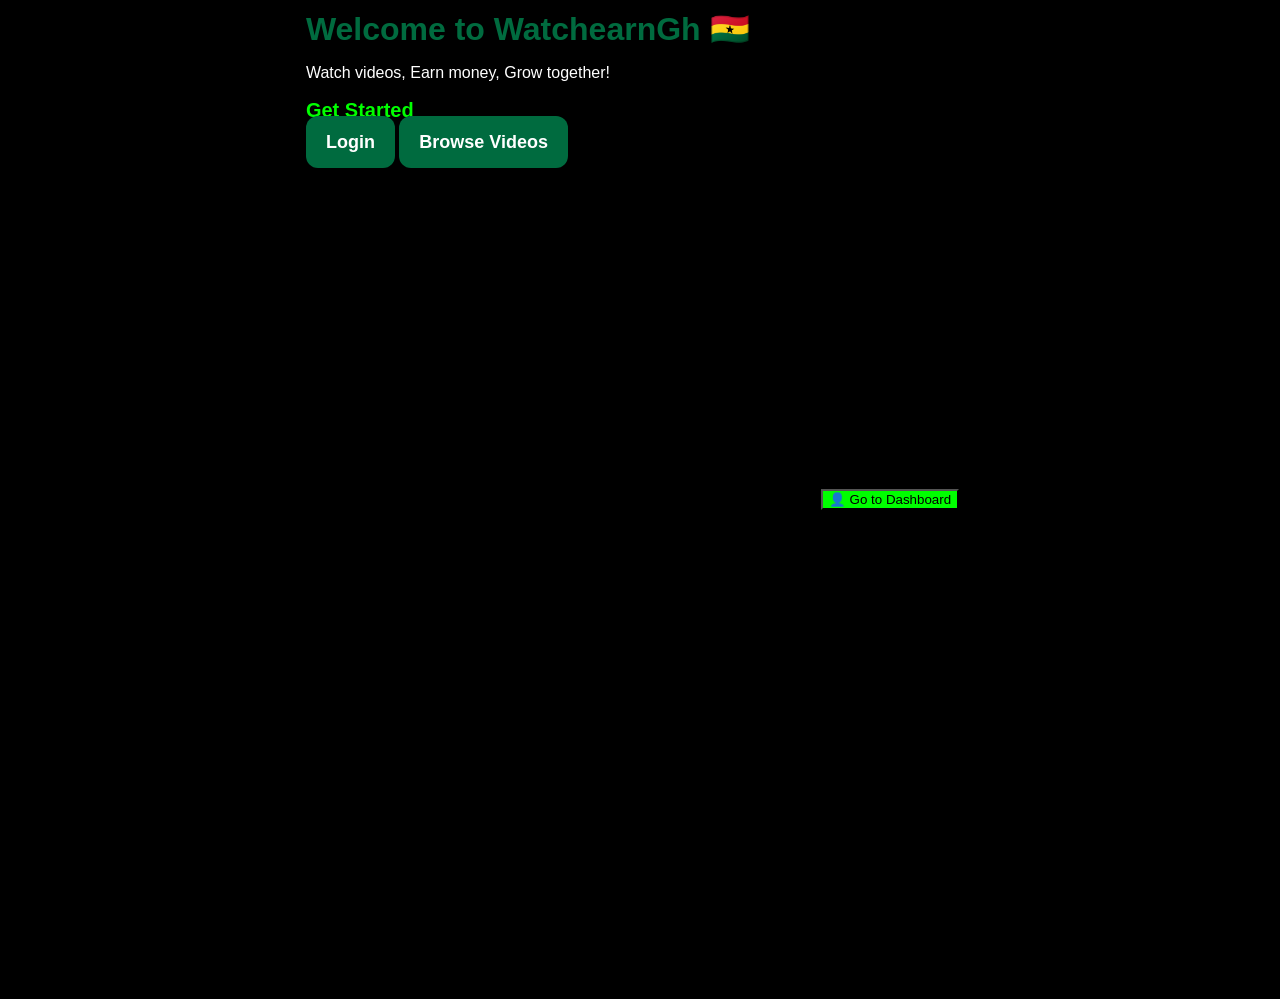
==== index.html @ 0b4c0f66 "Update index.html" ====
<!DOCTYPE html>
<html>
<head>
    <title>WatchearnGh 🇬🇭</title>
    <link rel="stylesheet" href="style.css">
</head>
<body>
    <!-- HIDDEN MUSIC -->
    <audio autoplay loop hidden>
        <source src="background.mp3" type="audio/mpeg">
    </audio>

    <div class="container">
        <h1>Welcome to WatchearnGh 🇬🇭</h1>
        <p>Watch videos, Earn money, Grow together!</p>

        <div class="box">
            <h2>Get Started</h2>
            <a href="login.html" class="btn">Login</a>
            <a href="videos.html" class="btn">Browse Videos</a>
        </div>
    </div>
</body>
</html>
<div class="content">
  <a href="dashboard.html"><button>👤 Go to Dashboard</button></a>
</div>
---- style.css ----
/* ===== FULL STYLE FOR WATCHEARNGH ===== */

/* 1. MAKE IT COVER FULL SCREEN */
body {
  margin: 0;
  padding: 20px 10px;
  display: flex;
  justify-content: center;
  align-items: center;
  min-height: 100vh;
  background: #f0f4f1; /* CLEAN LIGHT GREENISH WHITE */
  font-family: Arial, sans-serif;
}

.container {
  width: 95%;          /* covers almost all screen */
  max-width: 500px;    /* but not too wide on PC */
}

.center-box {
  text-align: center;
}

/* 2. THE WHITE CARDS/BOXES */
.box {
  background: white;
  padding: 25px 20px;
  margin: 15px 0;
  border-radius: 20px;
  box-shadow: 0 8px 20px rgba(0,0,0,0.15);
}

h1 {
  color: #006B3F; /* GHANA GREEN */
  font-size: 32px;
  margin: 10px 0;
}

.subtitle {
  color: #555;
  margin-bottom: 20px;
  font-size: 14px;
}

h2 {
  color: #006B3F;
  font-size: 20px;
  margin-bottom: 10px;
}

/* 3. BUTTONS - BIG AND NICE */
.btn {
  background: #006B3F; /* GHANA GREEN */
  color: white;
  padding: 16px 20px;
  border: none;
  border-radius: 12px;
  width: 100%;
  font-size: 18px;
  font-weight: bold;
  cursor: pointer;
  margin-top: 10px;
  transition: 0.3s;
}

.btn:hover {
  background: #004d2e; /* darker green */
}

.btn-secondary {
  background: #FFD700; /* GHANA GOLD */
  color: black;
}

.btn-secondary:hover {
  background: #e6c200;
}

/* LINKS */
a {
  color: #006B3F;
  text-decoration: none;
  font-weight: bold;
}


/* ===== DARK MODE OPTION ===== 
   To use dark mode: change body background to #1a1a1a 
   and .box background to #2a2a2a and text to white
*/
/*
body {
  background: #1a1a1a;
}
.box { 
  background: #2a2a2a; 
  color: white; 
}
h1, h2 { color: #FFD700; }
.subtitle, p { color: #ccc; }
*/
/* NEW FULL SCREEN CODE - ADD THIS AT BOTTOM */
body {
  margin: 0 !important;
  padding: 0 !important;
  background: #000 !important;
  color: white !important;
}

.box {
  width: 100% !important;
  max-width: 100% !important;
  margin: 0 !important;
  padding: 0 !important;
  background: #000 !important;
  border-radius: 0 !important;
  box-shadow: none !important;
  min-height: 100vh !important;
}

video {
  width: 100% !important;
  height: auto !important;
  display: block !important;
  border-radius: 0 !important;
  margin: 0 !important;
}

.content {
  padding: 15px !important;
}

h2 {
  color: #00ff00 !important;
}

button {
  background: #00ff00 !important;
  color: #000 !important;
  width: 100% !important;
}
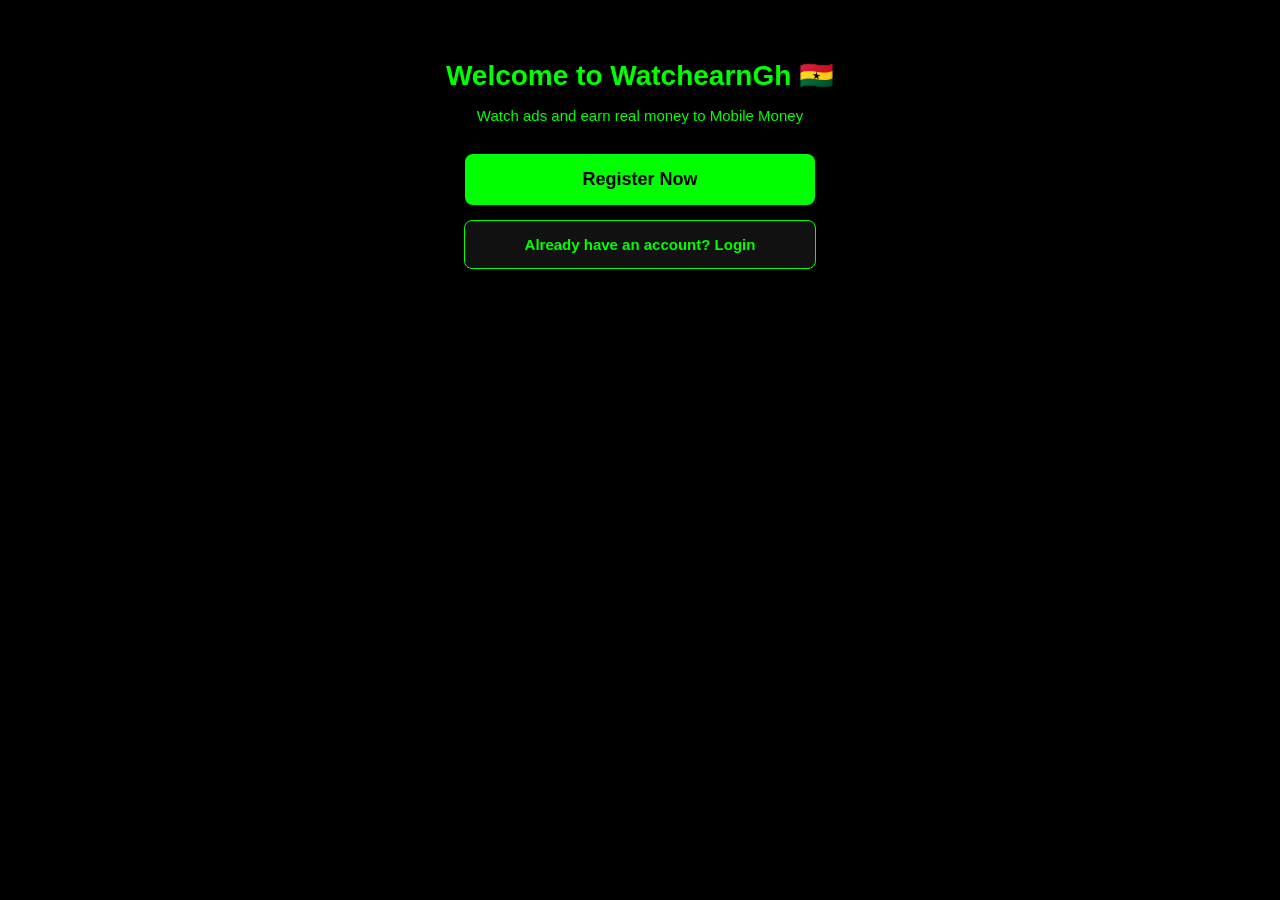
==== commit c563a831: "Update index.html" ====
--- a/index.html
+++ b/index.html
@@ -1,31 +1,26 @@
+
+<!DOCTYPE html>
+<html lang="en">
+<head>
+<meta charset="UTF-8">
+<meta name="viewport" content="width=device-width, initial-scale=1.0">
+<title>WatchearnGh - Earn Watching Ads</title>
+<style>
+  body {background:#000; color:#0f0; font-family:Arial; text-align:center; margin:0; padding:40px 20px;}
+  h1 {font-size:28px; margin-bottom:10px;}
+  p {font-size:15px; margin-bottom:30px;}
+  .btn {display:block; width:90%; max-width:320px; margin:15px auto; padding:15px; border-radius:8px; font-weight:bold; font-size:18px; text-decoration:none;}
+  .btn-register {background:#00ff00; color:#000;}
+  .btn-login {background:#111; color:#0f0; border:1px solid #0f0; font-size:15px;}
+</style>
+</head>
+<body>
+  <h1>Welcome to WatchearnGh 🇬🇭</h1>
+  <p>Watch ads and earn real money to Mobile Money</p>
+  
+  <a href="register.html" class="btn btn-register">Register Now</a>
+  <a href="login.html" class="btn btn-login">Already have an account? Login</a>
+</body>
+</html>
 
 
-<!DOCTYPE html>
-<html>
-<head>
-    <title>WatchearnGh 🇬🇭</title>
-    <link rel="stylesheet" href="style.css">
-</head>
-<body>
-    <!-- HIDDEN MUSIC -->
-    <audio autoplay loop hidden>
-        <source src="background.mp3" type="audio/mpeg">
-    </audio>
-
-    <div class="container">
-        <h1>Welcome to WatchearnGh 🇬🇭</h1>
-        <p>Watch videos, Earn money, Grow together!</p>
-
-        <div class="box">
-            <h2>Get Started</h2>
-            <a href="login.html" class="btn">Login</a>
-            <a href="videos.html" class="btn">Browse Videos</a>
-        </div>
-    </div>
-</body>
-</html>
-<div class="content">
-  <a href="dashboard.html"><button>👤 Go to Dashboard</button></a>
-</div>
-
-
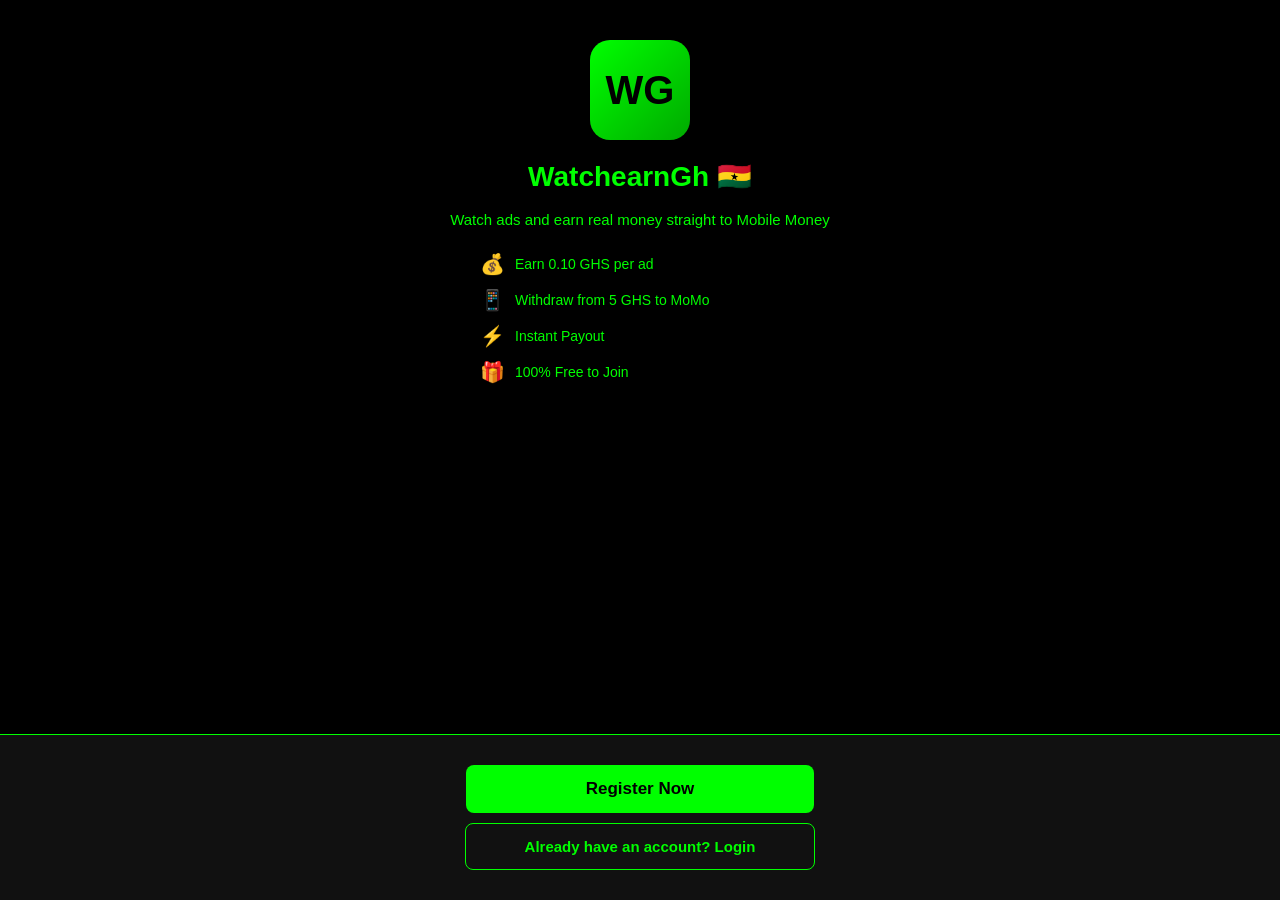
==== commit a9f639d5: "Update index.html" ====
--- a/index.html
+++ b/index.html
@@ -6,21 +6,43 @@
 <meta name="viewport" content="width=device-width, initial-scale=1.0">
 <title>WatchearnGh - Earn Watching Ads</title>
 <style>
-  body {background:#000; color:#0f0; font-family:Arial; text-align:center; margin:0; padding:40px 20px;}
+  body {background:#000; color:#0f0; font-family:Arial; text-align:center; margin:0; padding:0; display:flex; flex-direction:column; min-height:100vh;}
+  
+  .logo {width:100px; height:100px; margin:20px auto; background:linear-gradient(135deg,#00ff00,#00aa00); border-radius:20px; display:flex; align-items:center; justify-content:center; font-size:40px; font-weight:bold; color:#000;}
+  
+  .content {padding:20px; flex:1;}
   h1 {font-size:28px; margin-bottom:10px;}
-  p {font-size:15px; margin-bottom:30px;}
-  .btn {display:block; width:90%; max-width:320px; margin:15px auto; padding:15px; border-radius:8px; font-weight:bold; font-size:18px; text-decoration:none;}
+  p {font-size:15px; margin-bottom:20px; line-height:1.6;}
+  
+  .features {text-align:left; max-width:320px; margin:20px auto; font-size:14px;}
+  .feature {display:flex; align-items:center; margin:12px 0; gap:10px;}
+  .icon {font-size:20px;}
+  
+  .bottom-buttons {padding:20px; background:#111; border-top:1px solid #0f0;}
+  .btn {display:block; width:90%; max-width:320px; margin:10px auto; padding:14px; border-radius:8px; font-weight:bold; font-size:17px; text-decoration:none;}
   .btn-register {background:#00ff00; color:#000;}
-  .btn-login {background:#111; color:#0f0; border:1px solid #0f0; font-size:15px;}
+  .btn-login {background:transparent; color:#0f0; border:1px solid #0f0; font-size:15px;}
 </style>
 </head>
 <body>
-  <h1>Welcome to WatchearnGh 🇬🇭</h1>
-  <p>Watch ads and earn real money to Mobile Money</p>
+  <div class="content">
+    <div class="logo">WG</div>
+    <h1>WatchearnGh 🇬🇭</h1>
+    <p>Watch ads and earn real money straight to Mobile Money</p>
+    
+    <div class="features">
+      <div class="feature"><span class="icon">💰</span> Earn 0.10 GHS per ad</div>
+      <div class="feature"><span class="icon">📱</span> Withdraw from 5 GHS to MoMo</div>
+      <div class="feature"><span class="icon">⚡</span> Instant Payout</div>
+      <div class="feature"><span class="icon">🎁</span> 100% Free to Join</div>
+    </div>
+  </div>
   
-  <a href="register.html" class="btn btn-register">Register Now</a>
-  <a href="login.html" class="btn btn-login">Already have an account? Login</a>
+  <div class="bottom-buttons">
+    <a href="register.html" class="btn btn-register">Register Now</a>
+    <a href="login.html" class="btn btn-login">Already have an account? Login</a>
+  </div>
 </body>
-</html>
+</html> 
 
 
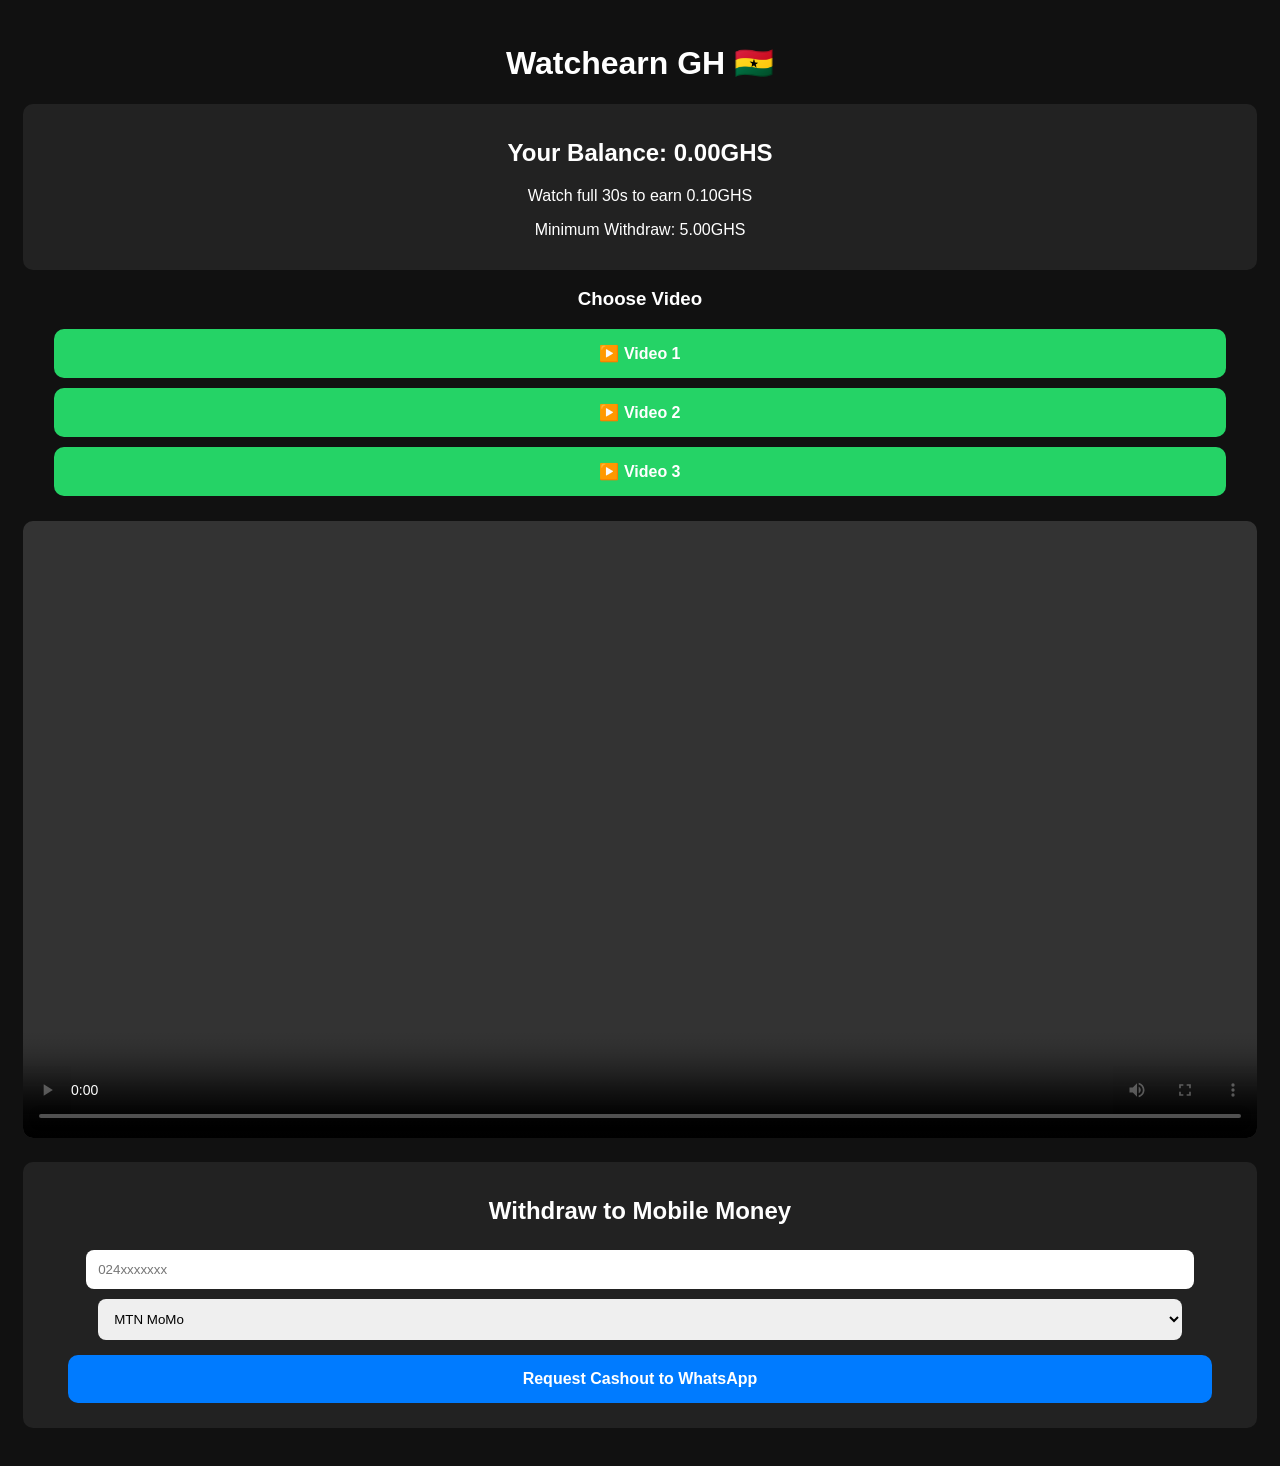
==== commit 20a14e9c: "Update index.html" ====
--- a/index.html
+++ b/index.html
@@ -1,48 +1,109 @@
 
 <!DOCTYPE html>
-<html lang="en">
+<html>
 <head>
-<meta charset="UTF-8">
-<meta name="viewport" content="width=device-width, initial-scale=1.0">
-<title>WatchearnGh - Earn Watching Ads</title>
-<style>
-  body {background:#000; color:#0f0; font-family:Arial; text-align:center; margin:0; padding:0; display:flex; flex-direction:column; min-height:100vh;}
+  <title>Watchearn GH - Watch & Earn</title>
+  <meta name="viewport" content="width=device-width, initial-scale=1.0">
   
-  .logo {width:100px; height:100px; margin:20px auto; background:linear-gradient(135deg,#00ff00,#00aa00); border-radius:20px; display:flex; align-items:center; justify-content:center; font-size:40px; font-weight:bold; color:#000;}
+  <!-- ADS CODE -->
+  <script src='https://adsgram.ai/js/adsgram.js'></script>
+  <script src='//monetag.com/js/p.js' data-zone='PUT_MONETAG_ID'></script>
   
-  .content {padding:20px; flex:1;}
-  h1 {font-size:28px; margin-bottom:10px;}
-  p {font-size:15px; margin-bottom:20px; line-height:1.6;}
-  
-  .features {text-align:left; max-width:320px; margin:20px auto; font-size:14px;}
-  .feature {display:flex; align-items:center; margin:12px 0; gap:10px;}
-  .icon {font-size:20px;}
-  
-  .bottom-buttons {padding:20px; background:#111; border-top:1px solid #0f0;}
-  .btn {display:block; width:90%; max-width:320px; margin:10px auto; padding:14px; border-radius:8px; font-weight:bold; font-size:17px; text-decoration:none;}
-  .btn-register {background:#00ff00; color:#000;}
-  .btn-login {background:transparent; color:#0f0; border:1px solid #0f0; font-size:15px;}
-</style>
+  <style>
+    body { font-family: Arial; background: #111; color: white; text-align: center; padding: 15px; }
+    .box { background: #222; padding: 15px; border-radius: 10px; margin: 15px 0; }
+    button { display:block; margin:10px auto; padding:15px; width:95%; background:#25D366; color:white; border:none; border-radius:10px; font-size:16px; font-weight:bold; }
+    button:disabled { background:gray; }
+    input, select { padding:12px; width:90%; margin:5px 0; border-radius:8px; border:none; }
+    video { width:100%; border-radius:10px; margin-top:15px; }
+    #timer { font-size:20px; color:yellow; }
+  </style>
 </head>
 <body>
-  <div class="content">
-    <div class="logo">WG</div>
-    <h1>WatchearnGh 🇬🇭</h1>
-    <p>Watch ads and earn real money straight to Mobile Money</p>
+  <h1>Watchearn GH 🇬🇭</h1>
+
+  <!-- BALANCE -->
+  <div class="box">
+    <h2>Your Balance: <span id="balance">0.00</span>GHS</h2>
+    <p>Watch full 30s to earn 0.10GHS</p>
+    <p>Minimum Withdraw: 5.00GHS</p>
+  </div>
+
+  <!-- PROPELLER AD -->
+  <div id="propeller-zone-PUT_PROPELLER_ID"></div>
+  <script async src="//ads.propellerads.com/ads.js"></script>
+
+  <!-- VIDEOS -->
+  <h3>Choose Video</h3>
+  <button onclick="startEarning('videos/video1.mp4')">▶️ Video 1</button>
+  <button onclick="startEarning('videos/video2.mp4')">▶️ Video 2</button>
+  <button onclick="startEarning('videos/video3.mp4')">▶️ Video 3</button>
+  <!-- Copy this for 100 videos -->
+
+  <video id="earnVideo" controls></video>
+  <p id="timer"></p>
+
+  <!-- WITHDRAW -->
+  <div class="box">
+    <h2>Withdraw to Mobile Money</h2>
+    <input type="text" id="momoNumber" placeholder="024xxxxxxx">
+    <select id="network">
+      <option>MTN MoMo</option>
+      <option>Telecel Cash</option>
+      <option>Vodafone Cash</option>
+    </select>
+    <button onclick="requestWithdrawal()" style="background:#007bff;">Request Cashout to WhatsApp</button>
+  </div>
+
+<script>
+let balance = parseFloat(localStorage.getItem('balance')) || 0;
+document.getElementById('balance').innerText = balance.toFixed(2);
+
+function startEarning(videoFile){
+  // SHOW AD FIRST
+  window.Adsgram.init({blockId: "PUT_ADSGRAM_ID"}).show().then(() => {
+    let vid = document.getElementById('earnVideo');
+    vid.src = videoFile;
+    vid.play();
     
-    <div class="features">
-      <div class="feature"><span class="icon">💰</span> Earn 0.10 GHS per ad</div>
-      <div class="feature"><span class="icon">📱</span> Withdraw from 5 GHS to MoMo</div>
-      <div class="feature"><span class="icon">⚡</span> Instant Payout</div>
-      <div class="feature"><span class="icon">🎁</span> 100% Free to Join</div>
-    </div>
-  </div>
+    let timeLeft = 30; // Must watch 30s
+    document.getElementById('timer').innerText = "Watch for " + timeLeft + "s";
+    
+    let countdown = setInterval(() => {
+      timeLeft--;
+      document.getElementById('timer').innerText = "Watch for " + timeLeft + "s";
+      if(timeLeft <= 0){
+        clearInterval(countdown);
+        balance += 0.10;
+        localStorage.setItem('balance', balance);
+        document.getElementById('balance').innerText = balance.toFixed(2);
+        document.getElementById('timer').innerText = "+0.10GHS Added!";
+      }
+    }, 1000);
+  });
+}
+
+function requestWithdrawal(){
+  let num = document.getElementById('momoNumber').value;
+  let net = document.getElementById('network').value;
+  let yourWhatsApp = "233500609622"; // <-- YOUR NUMBER IS HERE
   
-  <div class="bottom-buttons">
-    <a href="register.html" class="btn btn-register">Register Now</a>
-    <a href="login.html" class="btn btn-login">Already have an account? Login</a>
-  </div>
+  if(num.length < 10){ alert("Enter correct MoMo number"); return; }
+  if(balance < 5){ alert("Minimum 5.00GHS to withdraw"); return; }
+  
+  // OPEN WHATSAPP WITH MESSAGE
+  let message = `🔥 NEW WITHDRAWAL REQUEST 🔥%0A%0AAmount: ${balance.toFixed(2)}GHS%0AMoMo Number: ${num}%0ANetwork: ${net}%0ATime: ${new Date().toLocaleString()}`;
+  window.open(`https://wa.me/${yourWhatsApp}?text=${message}`, '_blank');
+  
+  alert("Request sent! I will send your money in 24hrs");
+  
+  balance = 0;
+  localStorage.setItem('balance', balance);
+  document.getElementById('balance').innerText = balance.toFixed(2);
+}
+</script>
 </body>
-</html> 
+</html>
 
 
+
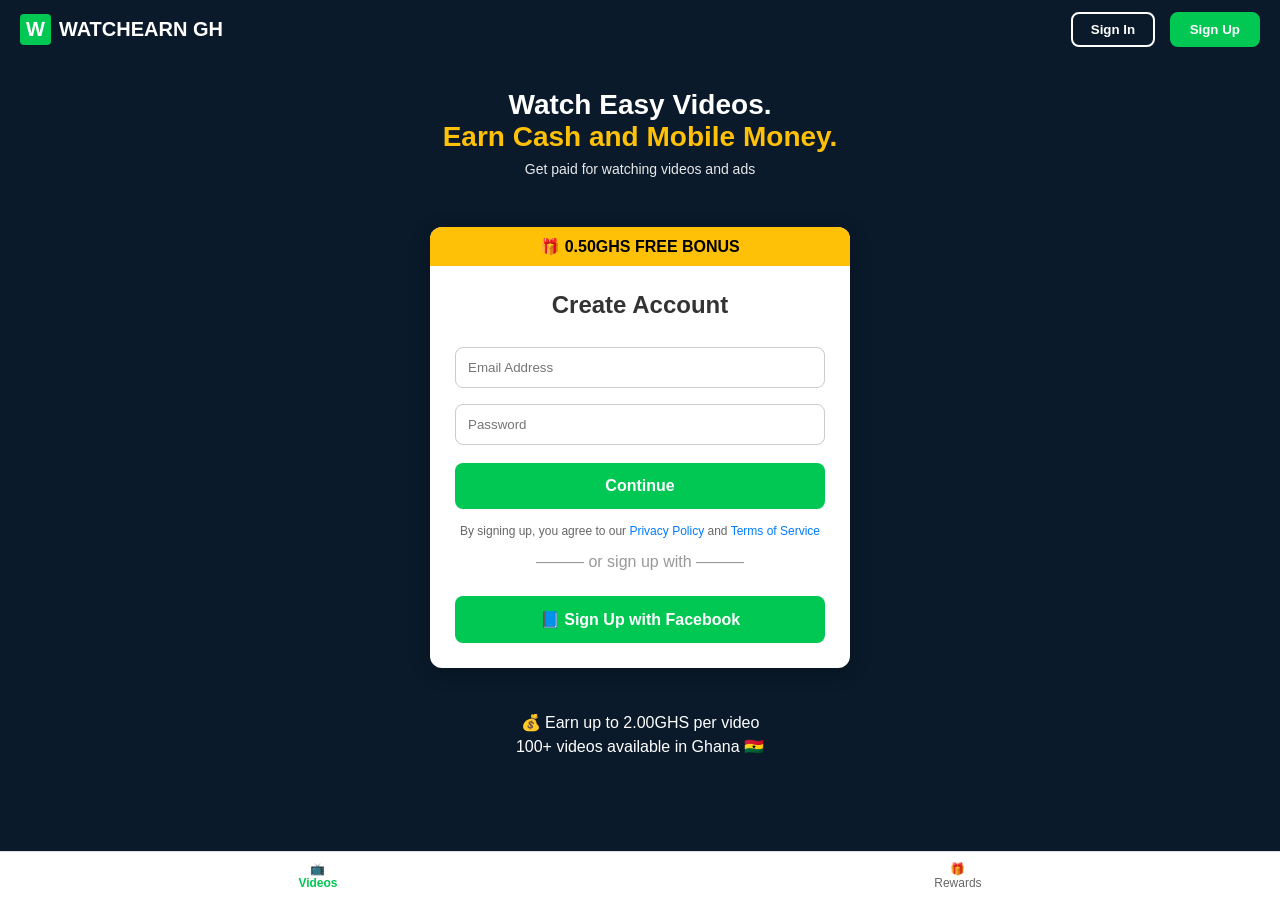
==== commit 4857c0c9: "Update index.html" ====
--- a/index.html
+++ b/index.html
@@ -1,8 +1,9 @@
+
 
 <!DOCTYPE html>
 <html>
 <head>
-  <title>Watchearn GH - Watch & Earn</title>
+  <title>Watchearn GH - Earn Cash & Gift Cards</title>
   <meta name="viewport" content="width=device-width, initial-scale=1.0">
   
   <!-- ADS CODE -->
@@ -10,65 +11,151 @@
   <script src='//monetag.com/js/p.js' data-zone='PUT_MONETAG_ID'></script>
   
   <style>
-    body { font-family: Arial; background: #111; color: white; text-align: center; padding: 15px; }
-    .box { background: #222; padding: 15px; border-radius: 10px; margin: 15px 0; }
-    button { display:block; margin:10px auto; padding:15px; width:95%; background:#25D366; color:white; border:none; border-radius:10px; font-size:16px; font-weight:bold; }
-    button:disabled { background:gray; }
-    input, select { padding:12px; width:90%; margin:5px 0; border-radius:8px; border:none; }
-    video { width:100%; border-radius:10px; margin-top:15px; }
-    #timer { font-size:20px; color:yellow; }
+    * { margin:0; padding:0; box-sizing:border-box; font-family: Arial, sans-serif; }
+    body { background:#0a1a2a; color:#333; }
+    
+    /* TOP NAV */
+    .navbar { background:#0a1a2a; padding:12px 20px; display:flex; justify-content:space-between; align-items:center; }
+    .logo { color:white; font-size:20px; font-weight:bold; display:flex; align-items:center; gap:8px; }
+    .logo span { background:#00c853; padding:4px 6px; border-radius:4px; }
+    .nav-btns button { padding:8px 18px; border-radius:8px; border:2px solid white; background:transparent; color:white; font-weight:bold; cursor:pointer; }
+    .nav-btns .signup { background:#00c853; border-color:#00c853; margin-left:10px; }
+    
+    /* HERO */
+    .hero { text-align:center; padding:30px 15px; color:white; }
+    .hero h1 { font-size:28px; }
+    .hero h1 span { color:#ffc107; }
+    .hero p { margin-top:8px; font-size:14px; opacity:0.9; }
+    
+    /* WHITE CARD */
+    .card { background:white; max-width:420px; margin:20px auto; border-radius:12px; padding:0; overflow:hidden; box-shadow:0 4px 20px rgba(0,0,0,0.3); }
+    .card-banner { background:#ffc107; color:#000; text-align:center; padding:10px; font-weight:bold; }
+    .card-body { padding:25px; }
+    .card-body h2 { text-align:center; margin-bottom:20px; }
+    .card-body input { width:100%; padding:12px; margin:8px 0; border:1px solid #ccc; border-radius:8px; }
+    .card-body button { width:100%; padding:14px; background:#00c853; color:white; border:none; border-radius:8px; font-size:16px; font-weight:bold; cursor:pointer; margin-top:10px; }
+    .terms { font-size:12px; text-align:center; margin:15px 0; color:#666; }
+    .terms a { color:#007bff; text-decoration:none; }
+    .divider { text-align:center; margin:15px 0; color:#999; }
+    .fb-btn { width:100%; padding:12px; background:#1877f2; color:white; border:none; border-radius:8px; font-weight:bold; cursor:pointer; }
+    
+    /* INFO SECTION */
+    .info { text-align:center; color:white; padding:20px; }
+    .info p { margin:5px 0; }
+    
+    /* DASHBOARD SECTION - HIDDEN AT FIRST */
+    #dashboard { display:none; padding:20px; max-width:500px; margin:auto; }
+    .balance-box { background:#222; color:white; padding:20px; border-radius:10px; text-align:center; margin-bottom:15px; }
+    .video-btn { width:100%; padding:15px; background:#00c853; color:white; border:none; border-radius:10px; font-size:16px; margin:8px 0; cursor:pointer; }
+    #earnVideo { width:100%; border-radius:10px; margin-top:10px; }
+    #timer { color:yellow; font-size:18px; text-align:center; }
+    
+    /* BOTTOM NAV */
+    .bottom-nav { position:fixed; bottom:0; width:100%; background:white; display:flex; justify-content:space-around; padding:10px 0; border-top:1px solid #ddd; }
+    .bottom-nav div { text-align:center; font-size:12px; color:#666; cursor:pointer; }
+    .bottom-nav .active { color:#00c853; font-weight:bold; }
   </style>
 </head>
 <body>
-  <h1>Watchearn GH 🇬🇭</h1>
 
-  <!-- BALANCE -->
-  <div class="box">
-    <h2>Your Balance: <span id="balance">0.00</span>GHS</h2>
-    <p>Watch full 30s to earn 0.10GHS</p>
-    <p>Minimum Withdraw: 5.00GHS</p>
+  <!-- TOP NAV -->
+  <div class="navbar">
+    <div class="logo"><span>W</span> WATCHEARN GH</div>
+    <div class="nav-btns">
+      <button onclick="showLogin()">Sign In</button>
+      <button class="signup" onclick="showLogin()">Sign Up</button>
+    </div>
   </div>
 
-  <!-- PROPELLER AD -->
-  <div id="propeller-zone-PUT_PROPELLER_ID"></div>
-  <script async src="//ads.propellerads.com/ads.js"></script>
+  <!-- HERO -->
+  <div class="hero">
+    <h1>Watch Easy Videos.<br><span>Earn Cash and Mobile Money.</span></h1>
+    <p>Get paid for watching videos and ads</p>
+  </div>
 
-  <!-- VIDEOS -->
-  <h3>Choose Video</h3>
-  <button onclick="startEarning('videos/video1.mp4')">▶️ Video 1</button>
-  <button onclick="startEarning('videos/video2.mp4')">▶️ Video 2</button>
-  <button onclick="startEarning('videos/video3.mp4')">▶️ Video 3</button>
-  <!-- Copy this for 100 videos -->
+  <!-- SIGNUP CARD -->
+  <div class="card" id="signupCard">
+    <div class="card-banner">🎁 0.50GHS FREE BONUS</div>
+    <div class="card-body">
+      <h2>Create Account</h2>
+      <input type="email" id="email" placeholder="Email Address">
+      <input type="password" id="password" placeholder="Password">
+      <button onclick="login()">Continue</button>
+      <div class="terms">
+        By signing up, you agree to our <a href="#">Privacy Policy</a> and <a href="#">Terms of Service</a>
+      </div>
+      <div class="divider">——— or sign up with ———</div>
+      <button class="fb-btn">📘 Sign Up with Facebook</button>
+    </div>
+  </div>
 
-  <video id="earnVideo" controls></video>
-  <p id="timer"></p>
+  <!-- INFO -->
+  <div class="info">
+    <p>💰 Earn up to 2.00GHS per video</p>
+    <p>100+ videos available in Ghana 🇬🇭</p>
+  </div>
 
-  <!-- WITHDRAW -->
-  <div class="box">
-    <h2>Withdraw to Mobile Money</h2>
-    <input type="text" id="momoNumber" placeholder="024xxxxxxx">
-    <select id="network">
-      <option>MTN MoMo</option>
-      <option>Telecel Cash</option>
-      <option>Vodafone Cash</option>
-    </select>
-    <button onclick="requestWithdrawal()" style="background:#007bff;">Request Cashout to WhatsApp</button>
+  <!-- DASHBOARD - SHOWS AFTER LOGIN -->
+  <div id="dashboard">
+    <div class="balance-box">
+      <h2>Your Balance: <span id="balance">0.50</span>GHS</h2>
+    </div>
+
+    <!-- PROPELLER AD -->
+    <div id="propeller-zone-PUT_PROPELLER_ID"></div>
+    <script async src="//ads.propellerads.com/ads.js"></script>
+
+    <h3 style="color:white; text-align:center;">Choose Video</h3>
+    <button class="video-btn" onclick="startEarning('videos/video1.mp4')">▶️ Video 1 - Earn 0.10GHS</button>
+    <button class="video-btn" onclick="startEarning('videos/video2.mp4')">▶️ Video 2 - Earn 0.10GHS</button>
+
+    <video id="earnVideo" controls></video>
+    <p id="timer"></p>
+
+    <div class="balance-box">
+      <h3>Withdraw to Mobile Money</h3>
+      <input type="text" id="momoNumber" placeholder="024xxxxxxx" style="width:100%; padding:12px; margin:8px 0; border-radius:8px; border:none;">
+      <select id="network" style="width:100%; padding:12px; margin:8px 0; border-radius:8px; border:none;">
+        <option>MTN MoMo</option><option>Telecel Cash</option><option>Vodafone Cash</option>
+      </select>
+      <button class="video-btn" style="background:#007bff;" onclick="requestWithdrawal()">Request Cashout</button>
+    </div>
+  </div>
+
+  <!-- BOTTOM NAV -->
+  <div class="bottom-nav">
+    <div class="active">📺<br>Videos</div>
+    <div onclick="alert('Coming Soon')">🎁<br>Rewards</div>
   </div>
 
 <script>
-let balance = parseFloat(localStorage.getItem('balance')) || 0;
+let balance = parseFloat(localStorage.getItem('balance')) || 0.50; // 0.50 bonus
 document.getElementById('balance').innerText = balance.toFixed(2);
 
+function showLogin(){
+  document.getElementById('signupCard').style.display='block';
+}
+
+function login(){
+  localStorage.setItem('loggedIn','true');
+  document.getElementById('signupCard').style.display='none';
+  document.getElementById('dashboard').style.display='block';
+  document.querySelector('.hero').style.display='none';
+  document.querySelector('.info').style.display='none';
+}
+
+// Auto login if already logged in
+if(localStorage.getItem('loggedIn')=='true'){
+  login();
+}
+
 function startEarning(videoFile){
-  // SHOW AD FIRST
   window.Adsgram.init({blockId: "PUT_ADSGRAM_ID"}).show().then(() => {
     let vid = document.getElementById('earnVideo');
     vid.src = videoFile;
     vid.play();
-    
-    let timeLeft = 30; // Must watch 30s
+    let timeLeft = 30;
     document.getElementById('timer').innerText = "Watch for " + timeLeft + "s";
-    
     let countdown = setInterval(() => {
       timeLeft--;
       document.getElementById('timer').innerText = "Watch for " + timeLeft + "s";
@@ -86,17 +173,12 @@
 function requestWithdrawal(){
   let num = document.getElementById('momoNumber').value;
   let net = document.getElementById('network').value;
-  let yourWhatsApp = "233500609622"; // <-- YOUR NUMBER IS HERE
-  
+  let yourWhatsApp = "233500609622";
   if(num.length < 10){ alert("Enter correct MoMo number"); return; }
   if(balance < 5){ alert("Minimum 5.00GHS to withdraw"); return; }
-  
-  // OPEN WHATSAPP WITH MESSAGE
-  let message = `🔥 NEW WITHDRAWAL REQUEST 🔥%0A%0AAmount: ${balance.toFixed(2)}GHS%0AMoMo Number: ${num}%0ANetwork: ${net}%0ATime: ${new Date().toLocaleString()}`;
+  let message = `🔥 NEW WITHDRAWAL REQUEST 🔥%0A%0AAmount: ${balance.toFixed(2)}GHS%0AMoMo Number: ${num}%0ANetwork: ${net}`;
   window.open(`https://wa.me/${yourWhatsApp}?text=${message}`, '_blank');
-  
   alert("Request sent! I will send your money in 24hrs");
-  
   balance = 0;
   localStorage.setItem('balance', balance);
   document.getElementById('balance').innerText = balance.toFixed(2);
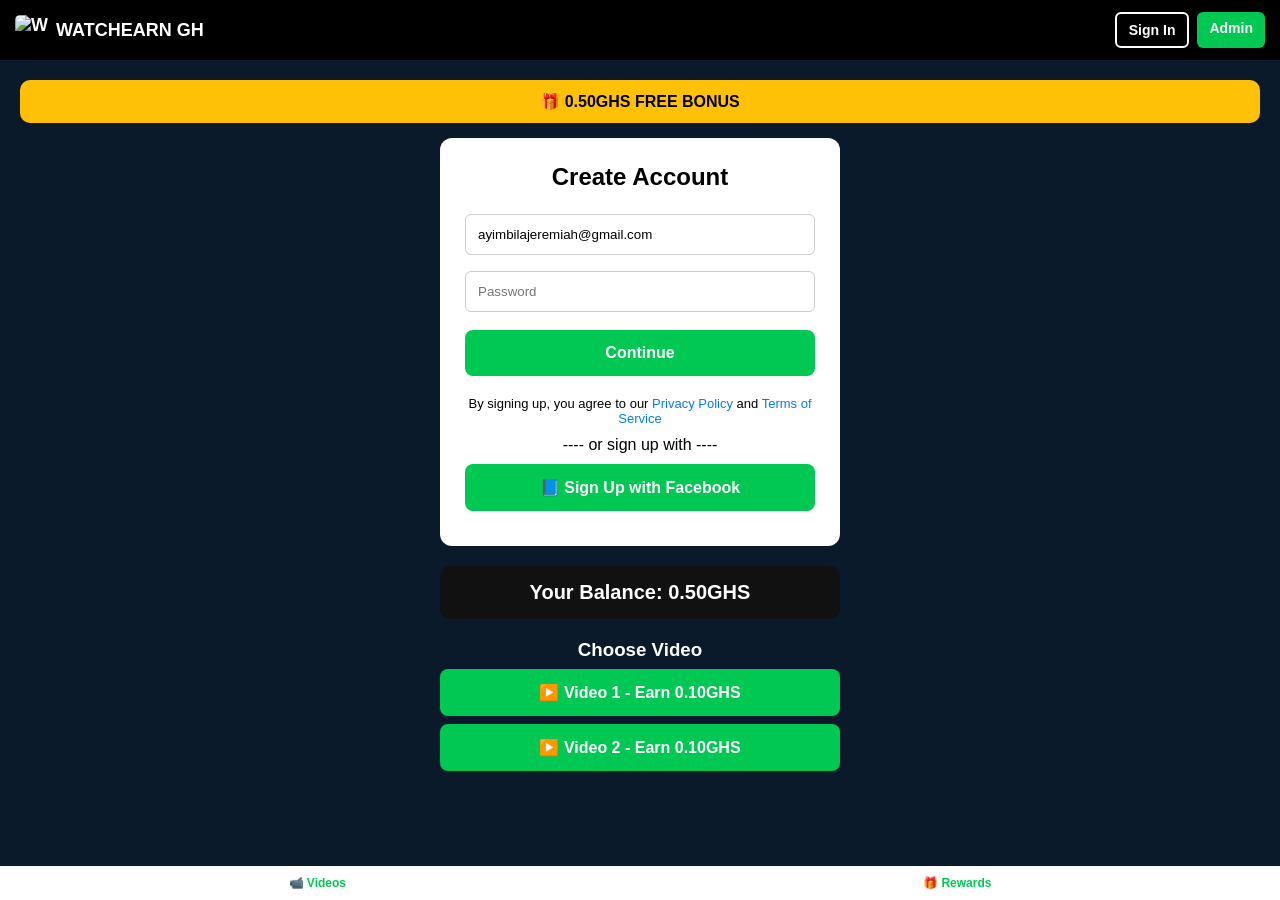
==== commit 2a3729d1: "Update index.html" ====
--- a/index.html
+++ b/index.html
@@ -3,189 +3,85 @@
 <!DOCTYPE html>
 <html>
 <head>
-  <title>Watchearn GH - Earn Cash & Gift Cards</title>
-  <meta name="viewport" content="width=device-width, initial-scale=1.0">
-  
-  <!-- ADS CODE -->
-  <script src='https://adsgram.ai/js/adsgram.js'></script>
-  <script src='//monetag.com/js/p.js' data-zone='PUT_MONETAG_ID'></script>
-  
-  <style>
-    * { margin:0; padding:0; box-sizing:border-box; font-family: Arial, sans-serif; }
-    body { background:#0a1a2a; color:#333; }
-    
-    /* TOP NAV */
-    .navbar { background:#0a1a2a; padding:12px 20px; display:flex; justify-content:space-between; align-items:center; }
-    .logo { color:white; font-size:20px; font-weight:bold; display:flex; align-items:center; gap:8px; }
-    .logo span { background:#00c853; padding:4px 6px; border-radius:4px; }
-    .nav-btns button { padding:8px 18px; border-radius:8px; border:2px solid white; background:transparent; color:white; font-weight:bold; cursor:pointer; }
-    .nav-btns .signup { background:#00c853; border-color:#00c853; margin-left:10px; }
-    
-    /* HERO */
-    .hero { text-align:center; padding:30px 15px; color:white; }
-    .hero h1 { font-size:28px; }
-    .hero h1 span { color:#ffc107; }
-    .hero p { margin-top:8px; font-size:14px; opacity:0.9; }
-    
-    /* WHITE CARD */
-    .card { background:white; max-width:420px; margin:20px auto; border-radius:12px; padding:0; overflow:hidden; box-shadow:0 4px 20px rgba(0,0,0,0.3); }
-    .card-banner { background:#ffc107; color:#000; text-align:center; padding:10px; font-weight:bold; }
-    .card-body { padding:25px; }
-    .card-body h2 { text-align:center; margin-bottom:20px; }
-    .card-body input { width:100%; padding:12px; margin:8px 0; border:1px solid #ccc; border-radius:8px; }
-    .card-body button { width:100%; padding:14px; background:#00c853; color:white; border:none; border-radius:8px; font-size:16px; font-weight:bold; cursor:pointer; margin-top:10px; }
-    .terms { font-size:12px; text-align:center; margin:15px 0; color:#666; }
-    .terms a { color:#007bff; text-decoration:none; }
-    .divider { text-align:center; margin:15px 0; color:#999; }
-    .fb-btn { width:100%; padding:12px; background:#1877f2; color:white; border:none; border-radius:8px; font-weight:bold; cursor:pointer; }
-    
-    /* INFO SECTION */
-    .info { text-align:center; color:white; padding:20px; }
-    .info p { margin:5px 0; }
-    
-    /* DASHBOARD SECTION - HIDDEN AT FIRST */
-    #dashboard { display:none; padding:20px; max-width:500px; margin:auto; }
-    .balance-box { background:#222; color:white; padding:20px; border-radius:10px; text-align:center; margin-bottom:15px; }
-    .video-btn { width:100%; padding:15px; background:#00c853; color:white; border:none; border-radius:10px; font-size:16px; margin:8px 0; cursor:pointer; }
-    #earnVideo { width:100%; border-radius:10px; margin-top:10px; }
-    #timer { color:yellow; font-size:18px; text-align:center; }
-    
-    /* BOTTOM NAV */
-    .bottom-nav { position:fixed; bottom:0; width:100%; background:white; display:flex; justify-content:space-around; padding:10px 0; border-top:1px solid #ddd; }
-    .bottom-nav div { text-align:center; font-size:12px; color:#666; cursor:pointer; }
-    .bottom-nav .active { color:#00c853; font-weight:bold; }
-  </style>
+<title>Watchearn GH - Earn by Watching</title>
+<meta name="viewport" content="width=device-width, initial-scale=1.0">
+<!-- ADS CODE -->
+<script src='https://adsgram.ai/js/adsgram.js'></script>
+<script src='//monetag.com/js/p.js' data-zone='PUT_MONETAG_ID'></script>
+
+<style>
+* { margin:0; padding:0; box-sizing:border-box; font-family: Arial, sans-serif; }
+body { background:#0a1a2a; color:#fff; text-align:center; }
+
+/* TOP NAV - NEW */
+.navbar { background:#000; padding:12px 15px; display:flex; align-items:center; justify-content:space-between; }
+.navbar .logo { color:white; font-size:18px; font-weight:bold; display:flex; align-items:center; }
+.navbar .logo img { height:30px; margin-right:8px; border-radius:5px; }
+.nav-btn { display:flex; gap:8px; }
+.nav-btn a { color:white; text-decoration:none; padding:8px 12px; border-radius:6px; font-weight:bold; font-size:14px; }
+.btn-signin { border:2px solid white; }
+.btn-signup { background:#00c853; }
+.nav-btn a:hover { opacity:0.8; }
+
+/* YOUR ORIGINAL DESIGN */
+.container { padding:20px; }
+.bonus { background:#ffc107; color:#000; padding:12px; border-radius:10px; font-weight:bold; margin-bottom:15px; }
+.card { background:#fff; color:#000; padding:25px; border-radius:12px; max-width:400px; margin:0 auto; }
+.card h2 { margin-bottom:15px; }
+.card input { width:100%; padding:12px; margin:8px 0; border:1px solid #ccc; border-radius:6px; }
+.btn-green { background:#00c853; color:#fff; padding:14px; border:none; border-radius:8px; width:100%; font-size:16px; font-weight:bold; margin:10px 0; cursor:pointer; }
+.btn-green:hover { background:#00e676; }
+.links { font-size:13px; margin:10px 0; }
+.links a { color:#007bff; text-decoration:none; }
+
+.balance { background:#111; padding:15px; border-radius:10px; margin:20px auto; max-width:400px; font-size:20px; font-weight:bold; }
+.video-btn { background:#00c853; color:#fff; padding:14px; border:none; border-radius:8px; width:90%; max-width:400px; font-size:16px; font-weight:bold; margin:8px auto; display:block; cursor:pointer; }
+
+.bottom-nav { position:fixed; bottom:0; left:0; width:100%; background:#fff; display:flex; justify-content:space-around; padding:10px 0; }
+.bottom-nav a { color:#00c853; text-decoration:none; font-size:12px; font-weight:bold; }
+</style>
 </head>
 <body>
 
-  <!-- TOP NAV -->
-  <div class="navbar">
-    <div class="logo"><span>W</span> WATCHEARN GH</div>
-    <div class="nav-btns">
-      <button onclick="showLogin()">Sign In</button>
-      <button class="signup" onclick="showLogin()">Sign Up</button>
-    </div>
+<!-- NEW TOP NAVBAR -->
+<div class="navbar">
+  <div class="logo">
+    <img src="images/logo.png" alt="W"> WATCHEARN GH
+  </div>
+  <div class="nav-btn">
+    <a href="dashboard.html" class="btn-signin">Sign In</a>
+    <a href="admin.html" class="btn-signup">Admin</a>
+  </div>
+</div>
+
+<!-- YOUR ORIGINAL CONTENT -->
+<div class="container">
+  <div class="bonus">🎁 0.50GHS FREE BONUS</div>
+  
+  <div class="card">
+    <h2>Create Account</h2>
+    <input type="email" placeholder="Email" value="ayimbilajeremiah@gmail.com">
+    <input type="password" placeholder="Password">
+    <button class="btn-green">Continue</button>
+    <div class="links">By signing up, you agree to our <a href="#">Privacy Policy</a> and <a href="#">Terms of Service</a></div>
+    <div>---- or sign up with ----</div>
+    <button class="btn-green">📘 Sign Up with Facebook</button>
   </div>
 
-  <!-- HERO -->
-  <div class="hero">
-    <h1>Watch Easy Videos.<br><span>Earn Cash and Mobile Money.</span></h1>
-    <p>Get paid for watching videos and ads</p>
-  </div>
+  <div class="balance">Your Balance: 0.50GHS</div>
 
-  <!-- SIGNUP CARD -->
-  <div class="card" id="signupCard">
-    <div class="card-banner">🎁 0.50GHS FREE BONUS</div>
-    <div class="card-body">
-      <h2>Create Account</h2>
-      <input type="email" id="email" placeholder="Email Address">
-      <input type="password" id="password" placeholder="Password">
-      <button onclick="login()">Continue</button>
-      <div class="terms">
-        By signing up, you agree to our <a href="#">Privacy Policy</a> and <a href="#">Terms of Service</a>
-      </div>
-      <div class="divider">——— or sign up with ———</div>
-      <button class="fb-btn">📘 Sign Up with Facebook</button>
-    </div>
-  </div>
+  <h3>Choose Video</h3>
+  <button class="video-btn">▶️ Video 1 - Earn 0.10GHS</button>
+  <button class="video-btn">▶️ Video 2 - Earn 0.10GHS</button>
+  
+  <div style="height:60px;"></div>
+</div>
 
-  <!-- INFO -->
-  <div class="info">
-    <p>💰 Earn up to 2.00GHS per video</p>
-    <p>100+ videos available in Ghana 🇬🇭</p>
-  </div>
+<!-- BOTTOM NAV -->
+<div class="bottom-nav">
+  <a href="#">📹 Videos</a>
+  <a href="#">🎁 Rewards</a>
+</div>
 
-  <!-- DASHBOARD - SHOWS AFTER LOGIN -->
-  <div id="dashboard">
-    <div class="balance-box">
-      <h2>Your Balance: <span id="balance">0.50</span>GHS</h2>
-    </div>
-
-    <!-- PROPELLER AD -->
-    <div id="propeller-zone-PUT_PROPELLER_ID"></div>
-    <script async src="//ads.propellerads.com/ads.js"></script>
-
-    <h3 style="color:white; text-align:center;">Choose Video</h3>
-    <button class="video-btn" onclick="startEarning('videos/video1.mp4')">▶️ Video 1 - Earn 0.10GHS</button>
-    <button class="video-btn" onclick="startEarning('videos/video2.mp4')">▶️ Video 2 - Earn 0.10GHS</button>
-
-    <video id="earnVideo" controls></video>
-    <p id="timer"></p>
-
-    <div class="balance-box">
-      <h3>Withdraw to Mobile Money</h3>
-      <input type="text" id="momoNumber" placeholder="024xxxxxxx" style="width:100%; padding:12px; margin:8px 0; border-radius:8px; border:none;">
-      <select id="network" style="width:100%; padding:12px; margin:8px 0; border-radius:8px; border:none;">
-        <option>MTN MoMo</option><option>Telecel Cash</option><option>Vodafone Cash</option>
-      </select>
-      <button class="video-btn" style="background:#007bff;" onclick="requestWithdrawal()">Request Cashout</button>
-    </div>
-  </div>
-
-  <!-- BOTTOM NAV -->
-  <div class="bottom-nav">
-    <div class="active">📺<br>Videos</div>
-    <div onclick="alert('Coming Soon')">🎁<br>Rewards</div>
-  </div>
-
-<script>
-let balance = parseFloat(localStorage.getItem('balance')) || 0.50; // 0.50 bonus
-document.getElementById('balance').innerText = balance.toFixed(2);
-
-function showLogin(){
-  document.getElementById('signupCard').style.display='block';
-}
-
-function login(){
-  localStorage.setItem('loggedIn','true');
-  document.getElementById('signupCard').style.display='none';
-  document.getElementById('dashboard').style.display='block';
-  document.querySelector('.hero').style.display='none';
-  document.querySelector('.info').style.display='none';
-}
-
-// Auto login if already logged in
-if(localStorage.getItem('loggedIn')=='true'){
-  login();
-}
-
-function startEarning(videoFile){
-  window.Adsgram.init({blockId: "PUT_ADSGRAM_ID"}).show().then(() => {
-    let vid = document.getElementById('earnVideo');
-    vid.src = videoFile;
-    vid.play();
-    let timeLeft = 30;
-    document.getElementById('timer').innerText = "Watch for " + timeLeft + "s";
-    let countdown = setInterval(() => {
-      timeLeft--;
-      document.getElementById('timer').innerText = "Watch for " + timeLeft + "s";
-      if(timeLeft <= 0){
-        clearInterval(countdown);
-        balance += 0.10;
-        localStorage.setItem('balance', balance);
-        document.getElementById('balance').innerText = balance.toFixed(2);
-        document.getElementById('timer').innerText = "+0.10GHS Added!";
-      }
-    }, 1000);
-  });
-}
-
-function requestWithdrawal(){
-  let num = document.getElementById('momoNumber').value;
-  let net = document.getElementById('network').value;
-  let yourWhatsApp = "233500609622";
-  if(num.length < 10){ alert("Enter correct MoMo number"); return; }
-  if(balance < 5){ alert("Minimum 5.00GHS to withdraw"); return; }
-  let message = `🔥 NEW WITHDRAWAL REQUEST 🔥%0A%0AAmount: ${balance.toFixed(2)}GHS%0AMoMo Number: ${num}%0ANetwork: ${net}`;
-  window.open(`https://wa.me/${yourWhatsApp}?text=${message}`, '_blank');
-  alert("Request sent! I will send your money in 24hrs");
-  balance = 0;
-  localStorage.setItem('balance', balance);
-  document.getElementById('balance').innerText = balance.toFixed(2);
-}
-</script>
 </body>
-</html>
-
-
-
+</html> 
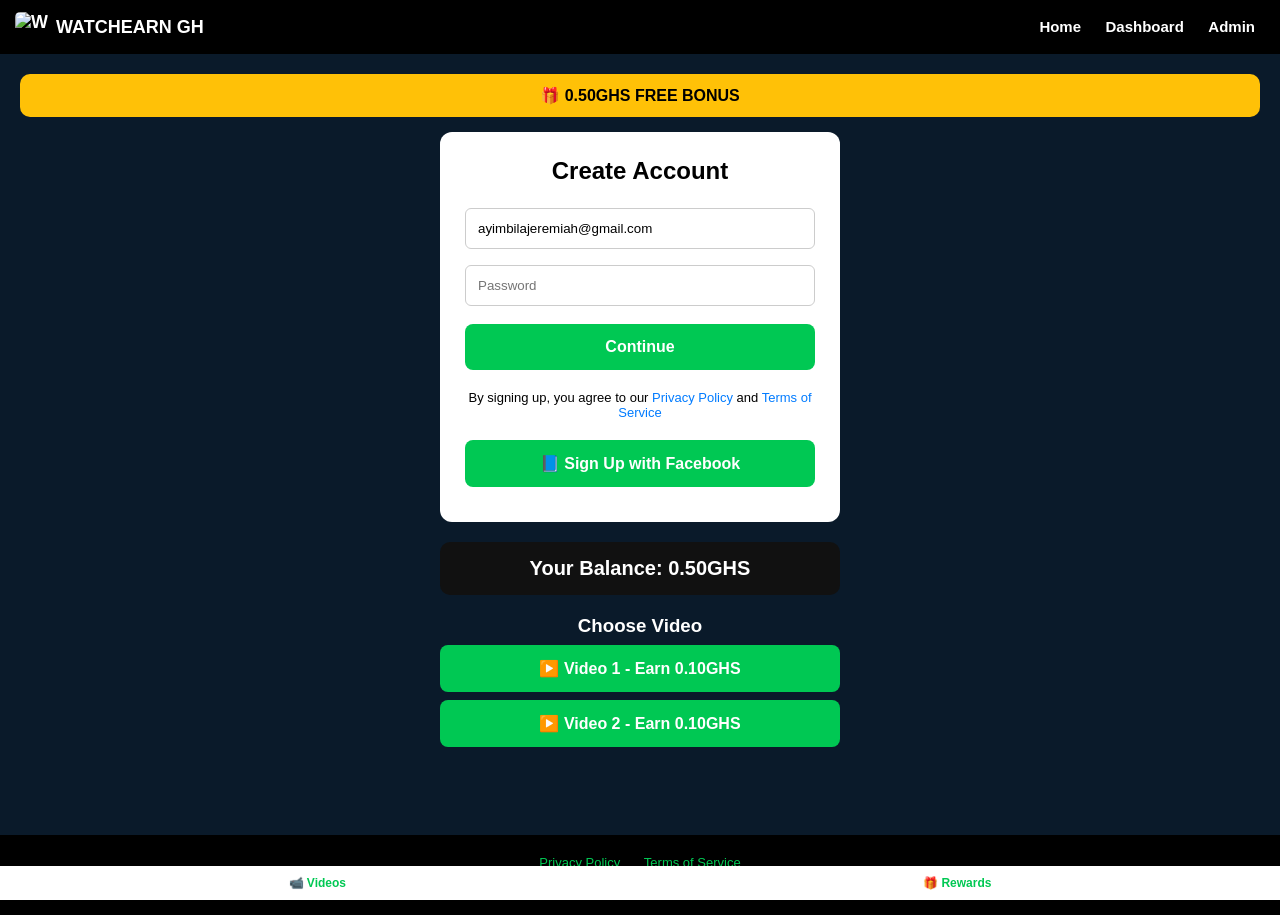
==== commit 1a3a23d7: "Update index.html" ====
--- a/index.html
+++ b/index.html
@@ -1,5 +1,4 @@
-
-
+  
 <!DOCTYPE html>
 <html>
 <head>
@@ -13,18 +12,15 @@
 * { margin:0; padding:0; box-sizing:border-box; font-family: Arial, sans-serif; }
 body { background:#0a1a2a; color:#fff; text-align:center; }
 
-/* TOP NAV - NEW */
-.navbar { background:#000; padding:12px 15px; display:flex; align-items:center; justify-content:space-between; }
+/* TOP NAV - THIS IS THE JOIN */
+.navbar { background:#000; padding:12px 15px; display:flex; align-items:center; justify-content:space-between; position:sticky; top:0; z-index:999; }
 .navbar .logo { color:white; font-size:18px; font-weight:bold; display:flex; align-items:center; }
 .navbar .logo img { height:30px; margin-right:8px; border-radius:5px; }
-.nav-btn { display:flex; gap:8px; }
-.nav-btn a { color:white; text-decoration:none; padding:8px 12px; border-radius:6px; font-weight:bold; font-size:14px; }
-.btn-signin { border:2px solid white; }
-.btn-signup { background:#00c853; }
-.nav-btn a:hover { opacity:0.8; }
+.nav-links a { color:white; margin:0 10px; text-decoration:none; font-weight:bold; font-size:15px; }
+.nav-links a:hover { color:#00c853; }
 
-/* YOUR ORIGINAL DESIGN */
-.container { padding:20px; }
+/* YOUR DESIGN */
+.container { padding:20px; padding-bottom:80px; }
 .bonus { background:#ffc107; color:#000; padding:12px; border-radius:10px; font-weight:bold; margin-bottom:15px; }
 .card { background:#fff; color:#000; padding:25px; border-radius:12px; max-width:400px; margin:0 auto; }
 .card h2 { margin-bottom:15px; }
@@ -37,24 +33,29 @@
 .balance { background:#111; padding:15px; border-radius:10px; margin:20px auto; max-width:400px; font-size:20px; font-weight:bold; }
 .video-btn { background:#00c853; color:#fff; padding:14px; border:none; border-radius:8px; width:90%; max-width:400px; font-size:16px; font-weight:bold; margin:8px auto; display:block; cursor:pointer; }
 
+/* FOOTER */
+.footer { background:#000; padding:20px; text-align:center; font-size:13px; }
+.footer a { color:#00c853; text-decoration:none; margin:0 10px; }
+
 .bottom-nav { position:fixed; bottom:0; left:0; width:100%; background:#fff; display:flex; justify-content:space-around; padding:10px 0; }
 .bottom-nav a { color:#00c853; text-decoration:none; font-size:12px; font-weight:bold; }
 </style>
 </head>
 <body>
 
-<!-- NEW TOP NAVBAR -->
+<!-- TOP NAVBAR - THE JOIN -->
 <div class="navbar">
   <div class="logo">
     <img src="images/logo.png" alt="W"> WATCHEARN GH
   </div>
-  <div class="nav-btn">
-    <a href="dashboard.html" class="btn-signin">Sign In</a>
-    <a href="admin.html" class="btn-signup">Admin</a>
+  <div class="nav-links">
+    <a href="index.html">Home</a>
+    <a href="dashboard.html">Dashboard</a>
+    <a href="admin.html">Admin</a>
   </div>
 </div>
 
-<!-- YOUR ORIGINAL CONTENT -->
+<!-- YOUR CONTENT -->
 <div class="container">
   <div class="bonus">🎁 0.50GHS FREE BONUS</div>
   
@@ -63,8 +64,7 @@
     <input type="email" placeholder="Email" value="ayimbilajeremiah@gmail.com">
     <input type="password" placeholder="Password">
     <button class="btn-green">Continue</button>
-    <div class="links">By signing up, you agree to our <a href="#">Privacy Policy</a> and <a href="#">Terms of Service</a></div>
-    <div>---- or sign up with ----</div>
+    <div class="links">By signing up, you agree to our <a href="privacy.html">Privacy Policy</a> and <a href="terms.html">Terms of Service</a></div>
     <button class="btn-green">📘 Sign Up with Facebook</button>
   </div>
 
@@ -73,15 +73,20 @@
   <h3>Choose Video</h3>
   <button class="video-btn">▶️ Video 1 - Earn 0.10GHS</button>
   <button class="video-btn">▶️ Video 2 - Earn 0.10GHS</button>
-  
-  <div style="height:60px;"></div>
+</div>
+
+<!-- FOOTER WITH PRIVACY -->
+<div class="footer">
+  <a href="privacy.html">Privacy Policy</a>
+  <a href="terms.html">Terms of Service</a>
+  <p style="margin-top:10px;color:#aaa;">© 2026 Watchearn GH</p>
 </div>
 
 <!-- BOTTOM NAV -->
 <div class="bottom-nav">
-  <a href="#">📹 Videos</a>
+  <a href="dashboard.html">📹 Videos</a>
   <a href="#">🎁 Rewards</a>
 </div>
 
 </body>
-</html> 
+  </html> 
